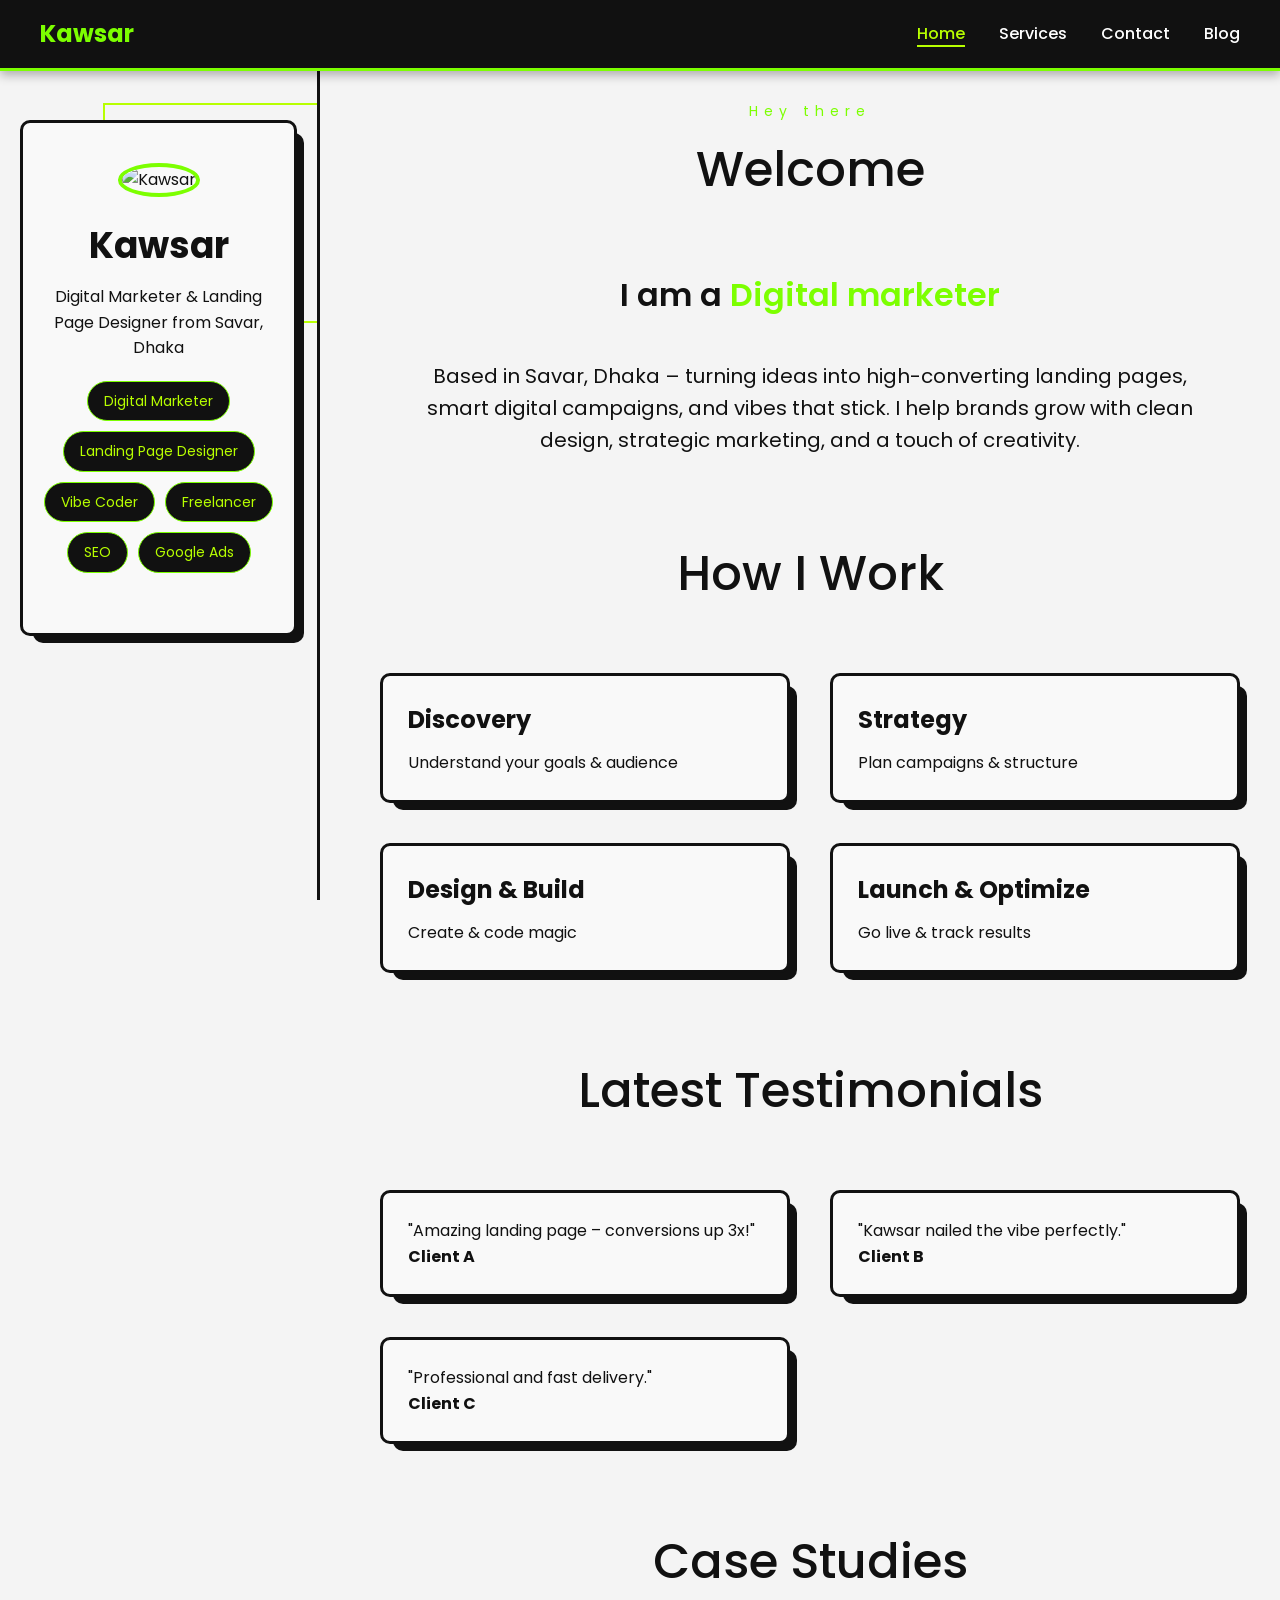
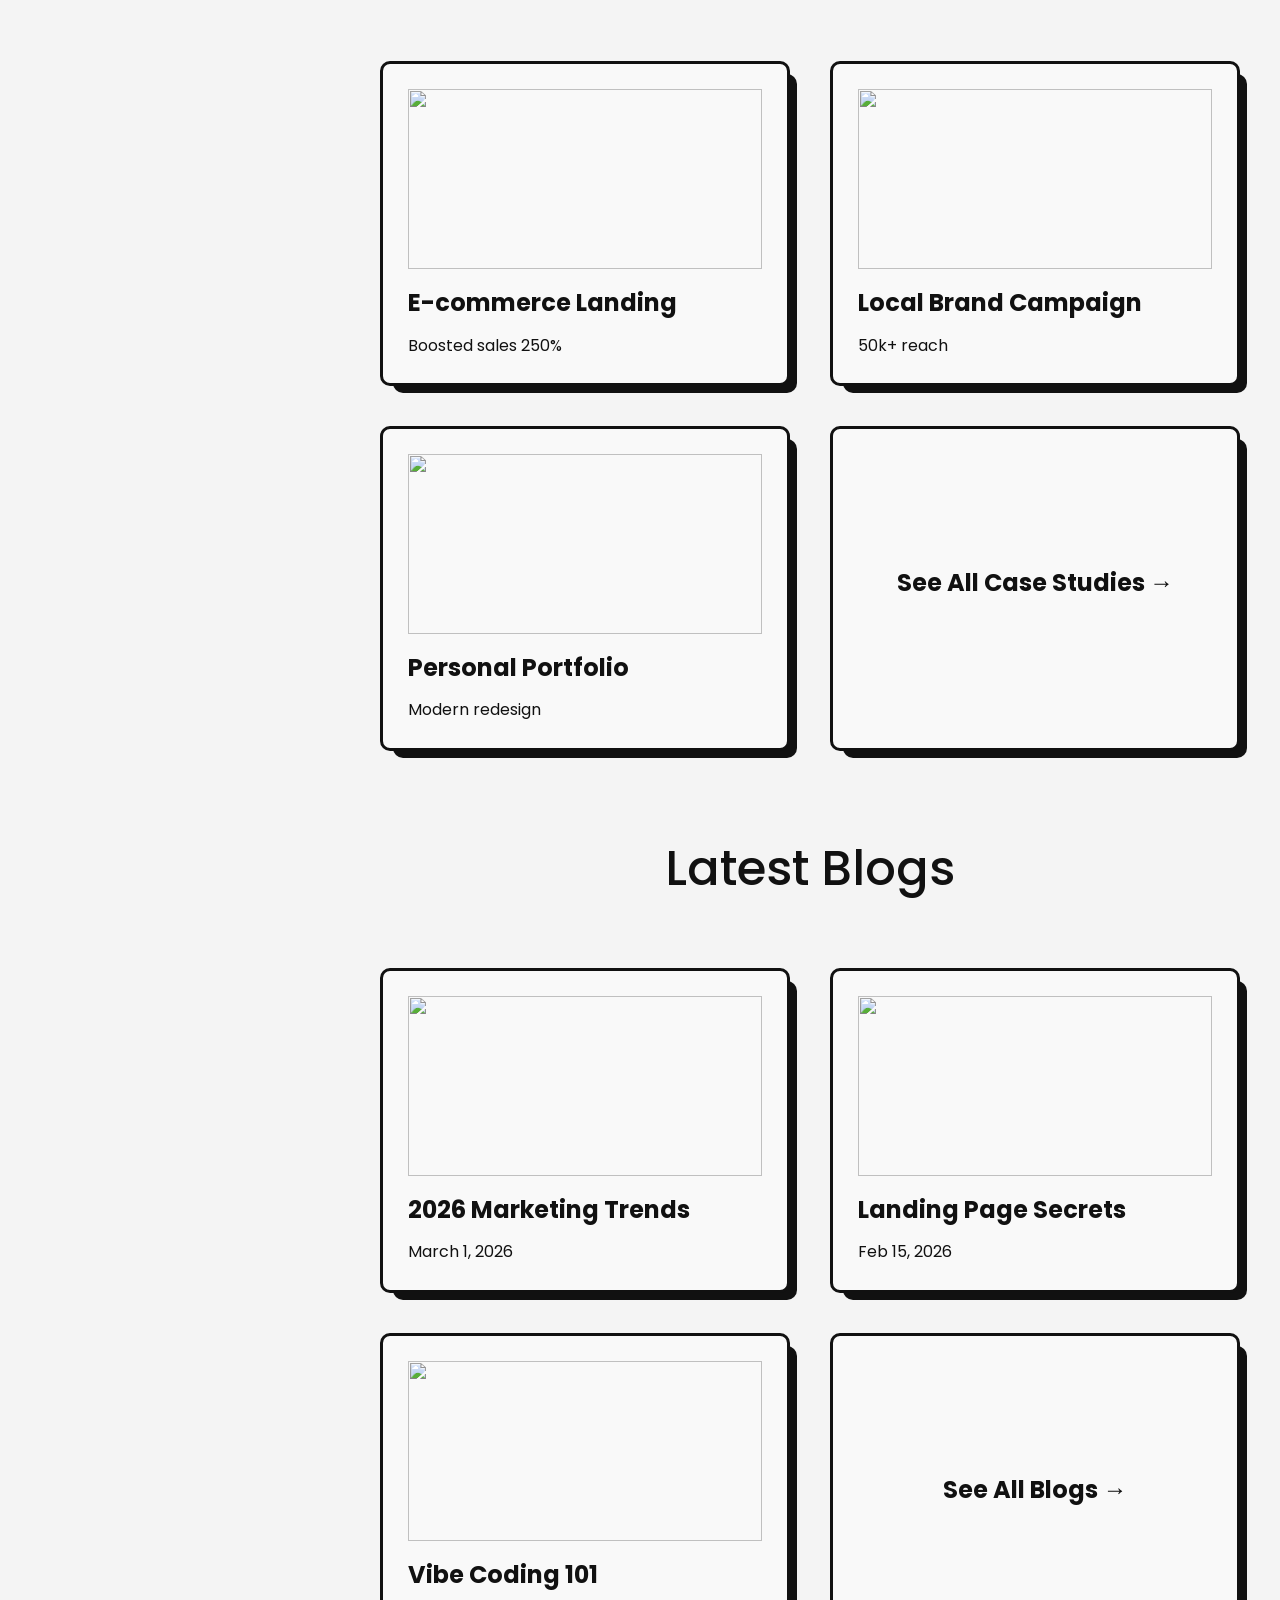
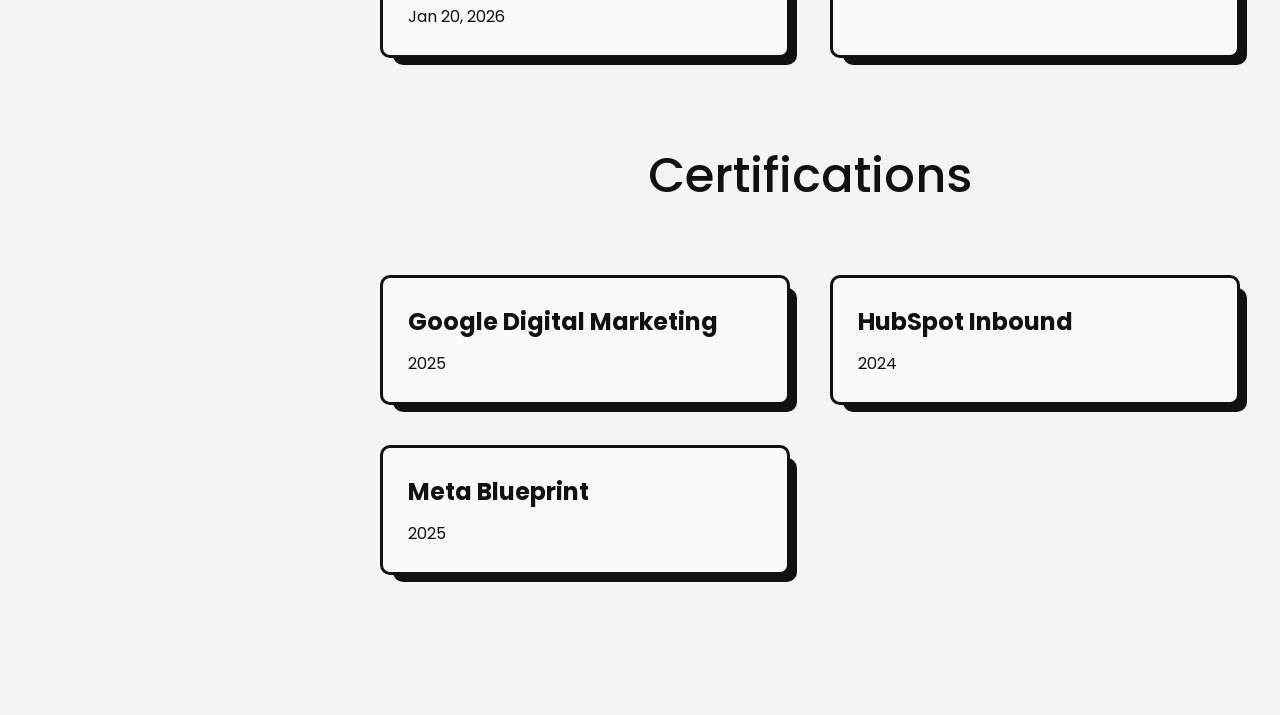
==== index.html @ 87340ee1 "Add files via upload" ====
<!DOCTYPE html>
<html lang="en">
<head>
  <meta charset="UTF-8">
  <meta name="viewport" content="width=device-width, initial-scale=1.0">
  <title>Kawsar Portfolio - Home</title>
  <link href="https://fonts.googleapis.com/css2?family=Poppins:wght@400;500;600;700&display=swap" rel="stylesheet">
  <link rel="stylesheet" href="style.css">
</head>
<body>

<!-- Floating Header -->
<header>
  <div class="logo">Kawsar</div>
  <nav>
    <a href="index.html" class="active">Home</a>
    <a href="services.html">Services</a>
    <a href="contact.html">Contact</a>
    <a href="blog.html">Blog</a>
  </nav>
</header>

<main class="section">
  <!-- Left Column (profile) -->
  <div class="left-col">
    <div class="profile">
      <div class="decor-box"></div>
      <img src="https://erp.adgully.com/artical_image/48a66db822933ed693d20efd1fef9e02.jpeg" alt="Kawsar" class="profile-img"> <!-- REPLACE WITH YOUR PHOTO -->
      <h1>Kawsar</h1>
      <p>Digital Marketer & Landing Page Designer from Savar, Dhaka</p>
      <div class="skills">
        <span class="skill-tag">Digital Marketer</span>
        <span class="skill-tag">Landing Page Designer</span>
        <span class="skill-tag">Vibe Coder</span>
        <span class="skill-tag">Freelancer</span>
        <span class="skill-tag">SEO</span>
        <span class="skill-tag">Google Ads</span>
      </div>
    </div>
  </div>

  <!-- Right Column -->
  <div class="right-col">
    <div class="decor-box"></div>
    <div class="category-label">Hey there</div>
    <h2>Welcome</h2>

    <div class="typing">I am a <span></span></div>

    <p style="font-size:20px; text-align:center; max-width:800px; margin:40px auto;">
      Based in Savar, Dhaka – turning ideas into high-converting landing pages, smart digital campaigns, and vibes that stick. 
      I help brands grow with clean design, strategic marketing, and a touch of creativity.
    </p>

    <h2 style="text-align:center; margin:80px 0 40px;">How I Work</h2>
    <div class="cards">
      <div class="card"><h3>Discovery</h3><p>Understand your goals & audience</p></div>
      <div class="card"><h3>Strategy</h3><p>Plan campaigns & structure</p></div>
      <div class="card"><h3>Design & Build</h3><p>Create & code magic</p></div>
      <div class="card"><h3>Launch & Optimize</h3><p>Go live & track results</p></div>
    </div>

    <h2 style="text-align:center; margin:80px 0 40px;">Latest Testimonials</h2>
    <div class="cards">
      <div class="card"><p>"Amazing landing page – conversions up 3x!"</p><p><strong>Client A</strong></p></div>
      <div class="card"><p>"Kawsar nailed the vibe perfectly."</p><p><strong>Client B</strong></p></div>
      <div class="card"><p>"Professional and fast delivery."</p><p><strong>Client C</strong></p></div>
    </div>

    <h2 style="text-align:center; margin:80px 0 40px;">Case Studies</h2>
    <div class="cards">
      <div class="card"><img src="https://via.placeholder.com/300x180?text=Case+1" alt=""><h3>E-commerce Landing</h3><p>Boosted sales 250%</p></div>
      <div class="card"><img src="https://via.placeholder.com/300x180?text=Case+2" alt=""><h3>Local Brand Campaign</h3><p>50k+ reach</p></div>
      <div class="card"><img src="https://via.placeholder.com/300x180?text=Case+3" alt=""><h3>Personal Portfolio</h3><p>Modern redesign</p></div>
      <div class="card" style="display:flex;align-items:center;justify-content:center;"><h3>See All Case Studies →</h3></div>
    </div>

    <h2 style="text-align:center; margin:80px 0 40px;">Latest Blogs</h2>
    <div class="cards">
      <div class="card"><img src="https://via.placeholder.com/300x180?text=Blog+1" alt=""><h3>2026 Marketing Trends</h3><p>March 1, 2026</p></div>
      <div class="card"><img src="https://via.placeholder.com/300x180?text=Blog+2" alt=""><h3>Landing Page Secrets</h3><p>Feb 15, 2026</p></div>
      <div class="card"><img src="https://via.placeholder.com/300x180?text=Blog+3" alt=""><h3>Vibe Coding 101</h3><p>Jan 20, 2026</p></div>
      <div class="card" style="display:flex;align-items:center;justify-content:center;"><h3>See All Blogs →</h3></div>
    </div>

    <h2 style="text-align:center; margin:80px 0 40px;">Certifications</h2>
    <div class="cards">
      <div class="card"><h3>Google Digital Marketing</h3><p>2025</p></div>
      <div class="card"><h3>HubSpot Inbound</h3><p>2024</p></div>
      <div class="card"><h3>Meta Blueprint</h3><p>2025</p></div>
    </div>
  </div>
</main>

<script>
// Typing animation
const phrases = ["Digital marketer", "Landing page designer", "Vibe coder", "Freelancer"];
let i = 0, j = 0, isDeleting = false;
const typingEl = document.querySelector('.typing span');

function type() {
  let current = phrases[i];
  if (isDeleting) {
    typingEl.textContent = current.substring(0, j--);
    if (j < 0) { isDeleting = false; i = (i + 1) % phrases.length; j = 0; }
  } else {
    typingEl.textContent = current.substring(0, j++);
    if (j > current.length) { isDeleting = true; setTimeout(type, 1500); return; }
  }
  setTimeout(type, isDeleting ? 80 : 120);
}
type();
</script>

</body>
</html>
---- style.css ----
* { margin:0; padding:0; box-sizing:border-box; font-family:'Poppins',sans-serif; }
body { background:#f4f4f4; color:#111; line-height:1.6; min-height:100vh; }

/* Floating Header */
header {
  position:fixed; top:0; left:0; right:0; z-index:1000;
  background:#111; color:#fff; padding:15px 40px;
  display:flex; justify-content:space-between; align-items:center;
  border-bottom:3px solid #7cff00; box-shadow:0 4px 10px rgba(0,0,0,0.3);
}
header .logo { font-size:24px; font-weight:700; color:#7cff00; }
nav a { color:#fff; margin-left:30px; text-decoration:none; font-weight:500; }
nav a:hover, nav a.active { color:#b7ff00; border-bottom:2px solid #b7ff00; }

/* Main layout wrapper - push content below header */
main.section {
  max-width:1400px;
  margin:100px auto 80px; /* top margin = header height + breathing room */
  padding:0 40px;
  display:flex;
  gap:40px; /* reduced gap for better balance */
  position:relative;
}

/* Left fixed sidebar - full viewport height, fixed position */
.left-col {
  position:fixed;
  top:0;
  left:0;
  width:320px;          /* fixed width - feels slimmer than 30% */
  height:100vh;         /* full viewport height */
  z-index:900;          /* below header but above content if needed */
  overflow-y:auto;      /* scroll if profile content overflows (rare) */
  background:#f4f4f4;   /* match body or make #f9f9f9 for contrast */
  padding:120px 20px 40px; /* top padding to clear header, bottom breathing */
  border-right:3px solid #111; /* thick border like cards */
}

/* Profile inside fixed left */
.profile {
  text-align:center;
  background:#f9f9f9;
  border:3px solid #111;
  border-radius:10px;
  padding:40px 20px;
  position:relative;
}
.profile::after {
  content:"";
  position:absolute;
  bottom:-10px;
  right:-10px;
  width:100%;
  height:100%;
  background:#111;
  border-radius:10px;
  z-index:-1;
}
.profile-img {
  width:160px;          /* slightly smaller for slimmer feel */
  height:160px;
  border-radius:50%;
  object-fit:cover;
  border:4px solid #7cff00;
  margin-bottom:20px;
}
.profile h1 { font-size:36px; margin-bottom:10px; }
.skills {
  display:flex;
  flex-wrap:wrap;
  gap:10px;
  justify-content:center;
  margin:20px 0;
}
.skill-tag {
  background:#111;
  color:#b7ff00;
  padding:8px 16px;
  border-radius:30px;
  font-size:14px;
  border:1px solid #7cff00;
}

/* Decor box - keep but adjust if needed */
.decor-box {
  position:absolute;
  top:-20px;
  left:80px;
  width:220px;
  height:220px;
  border:2px solid #b7ff00;
  z-index:-1;
}

/* Right content - pushed right of fixed sidebar */
.right-col {
  margin-left:340px;     /* = left width 320px + gap 20px */
  flex:1;
  min-width:0;           /* prevent overflow issues */
}

/* Cards & other shared styles remain mostly same */
.cards {
  display:grid;
  grid-template-columns:repeat(auto-fit,minmax(280px,1fr));
  gap:40px;
  margin:60px 0;
}
.card {
  background:#f9f9f9;
  border:3px solid #111;
  border-radius:10px;
  padding:25px;
  position:relative;
  transition:0.3s;
  cursor:pointer;
}
.card:hover { transform:translate(5px,5px); }
.card::after {
  content:"";
  position:absolute;
  bottom:-10px;
  right:-10px;
  width:100%;
  height:100%;
  background:#111;
  border-radius:10px;
  z-index:-1;
}
.card img {
  width:100%;
  height:180px;
  object-fit:contain;
  margin-bottom:15px;
}
.card h3 { font-size:24px; margin-bottom:10px; }
.card .meta {
  display:flex;
  justify-content:space-between;
  font-size:14px;
  color:#555;
}

/* Category label & headings */
.category-label {
  text-align:center;
  font-size:14px;
  letter-spacing:6px;
  color:#7cff00;
  margin-bottom:10px;
}
h2 {
  text-align:center;
  font-size:48px;
  font-weight:500;
  margin-bottom:60px;
}

/* Typing */
.typing {
  font-size:32px;
  font-weight:600;
  color:#111;
  margin:40px 0;
  text-align:center;
}
.typing span { color:#7cff00; }

/* Details, forms, etc. */
details { margin:20px 0; }
summary {
  font-size:20px;
  font-weight:600;
  cursor:pointer;
  padding:15px;
  background:#111;
  color:#fff;
  border-radius:8px;
}
form { display:grid; gap:15px; }
input, textarea, select {
  padding:12px;
  border:2px solid #111;
  border-radius:8px;
  font-size:16px;
}
button {
  background:#111;
  color:#b7ff00;
  border:none;
  padding:15px;
  font-size:18px;
  border-radius:8px;
  cursor:pointer;
}
button:hover { background:#7cff00; color:#111; }

/* Mobile - stack everything, disable fixed sidebar */
@media (max-width:900px) {
  .left-col {
    position:static;      /* no fixed on mobile */
    width:100%;
    height:auto;
    padding:100px 20px 40px; /* top to clear header */
    border-right:none;
    border-bottom:3px solid #111;
  }
  .right-col {
    margin-left:0;
  }
  main.section {
    flex-direction:column;
    gap:0;
    padding:0 20px;
  }
  header { padding:15px 20px; }
  nav a { margin-left:15px; font-size:14px; }
}
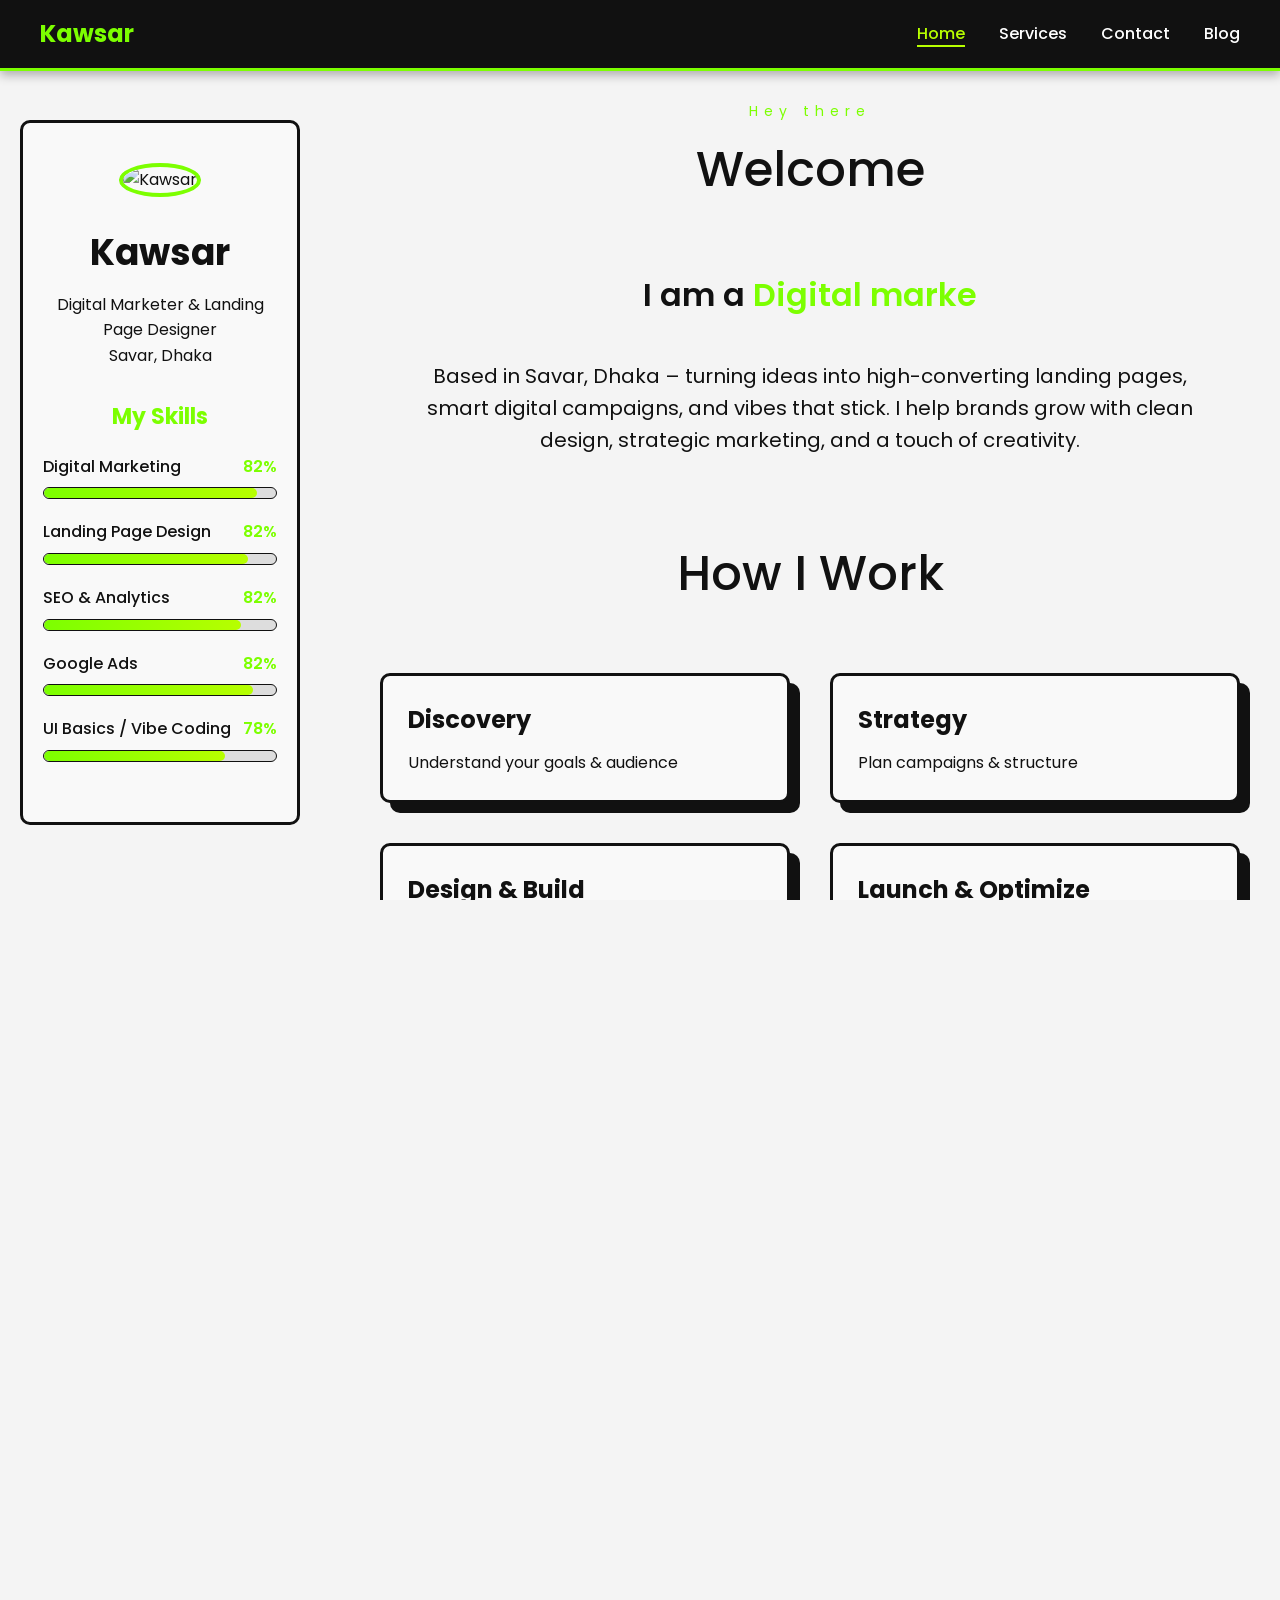
==== commit b7ace895: "Add files via upload" ====
--- a/index.html
+++ b/index.html
@@ -3,13 +3,12 @@
 <head>
   <meta charset="UTF-8">
   <meta name="viewport" content="width=device-width, initial-scale=1.0">
-  <title>Kawsar Portfolio - Home</title>
+  <title>Kawsar - Home</title>
   <link href="https://fonts.googleapis.com/css2?family=Poppins:wght@400;500;600;700&display=swap" rel="stylesheet">
   <link rel="stylesheet" href="style.css">
 </head>
 <body>
 
-<!-- Floating Header -->
 <header>
   <div class="logo">Kawsar</div>
   <nav>
@@ -21,27 +20,55 @@
 </header>
 
 <main class="section">
-  <!-- Left Column (profile) -->
   <div class="left-col">
     <div class="profile">
       <div class="decor-box"></div>
-      <img src="https://erp.adgully.com/artical_image/48a66db822933ed693d20efd1fef9e02.jpeg" alt="Kawsar" class="profile-img"> <!-- REPLACE WITH YOUR PHOTO -->
+      <img src="https://erp.adgully.com/artical_image/48a66db822933ed693d20efd1fef9e02.jpeg" alt="Kawsar" class="profile-img">
       <h1>Kawsar</h1>
-      <p>Digital Marketer & Landing Page Designer from Savar, Dhaka</p>
-      <div class="skills">
-        <span class="skill-tag">Digital Marketer</span>
-        <span class="skill-tag">Landing Page Designer</span>
-        <span class="skill-tag">Vibe Coder</span>
-        <span class="skill-tag">Freelancer</span>
-        <span class="skill-tag">SEO</span>
-        <span class="skill-tag">Google Ads</span>
+      <p>Digital Marketer & Landing Page Designer<br>Savar, Dhaka</p>
+
+      <div class="skills-progress">
+        <h3 style="text-align:center; margin-bottom:20px; font-size:22px; color:#7cff00;">My Skills</h3>
+
+        <div class="skill-item">
+          <div class="skill-name">Digital Marketing <span class="percent">92%</span></div>
+          <div class="progress-container">
+            <div class="progress-bar" data-percent="92"></div>
+          </div>
+        </div>
+
+        <div class="skill-item">
+          <div class="skill-name">Landing Page Design <span class="percent">88%</span></div>
+          <div class="progress-container">
+            <div class="progress-bar" data-percent="88"></div>
+          </div>
+        </div>
+
+        <div class="skill-item">
+          <div class="skill-name">SEO & Analytics <span class="percent">85%</span></div>
+          <div class="progress-container">
+            <div class="progress-bar" data-percent="85"></div>
+          </div>
+        </div>
+
+        <div class="skill-item">
+          <div class="skill-name">Google Ads <span class="percent">90%</span></div>
+          <div class="progress-container">
+            <div class="progress-bar" data-percent="90"></div>
+          </div>
+        </div>
+
+        <div class="skill-item">
+          <div class="skill-name">UI Basics / Vibe Coding <span class="percent">78%</span></div>
+          <div class="progress-container">
+            <div class="progress-bar" data-percent="78"></div>
+          </div>
+        </div>
       </div>
     </div>
   </div>
 
-  <!-- Right Column -->
   <div class="right-col">
-    <div class="decor-box"></div>
     <div class="category-label">Hey there</div>
     <h2>Welcome</h2>
 
@@ -95,21 +122,59 @@
 <script>
 // Typing animation
 const phrases = ["Digital marketer", "Landing page designer", "Vibe coder", "Freelancer"];
-let i = 0, j = 0, isDeleting = false;
-const typingEl = document.querySelector('.typing span');
+let i = 0, isDeleting = false, charIndex = 0;
+const typingSpan = document.querySelector('.typing span');
 
 function type() {
-  let current = phrases[i];
+  const current = phrases[i];
   if (isDeleting) {
-    typingEl.textContent = current.substring(0, j--);
-    if (j < 0) { isDeleting = false; i = (i + 1) % phrases.length; j = 0; }
+    typingSpan.textContent = current.substring(0, charIndex--);
+    if (charIndex < 0) {
+      isDeleting = false;
+      i = (i + 1) % phrases.length;
+    }
   } else {
-    typingEl.textContent = current.substring(0, j++);
-    if (j > current.length) { isDeleting = true; setTimeout(type, 1500); return; }
+    typingSpan.textContent = current.substring(0, charIndex++);
+    if (charIndex > current.length) {
+      isDeleting = true;
+      setTimeout(type, 1500);
+      return;
+    }
   }
   setTimeout(type, isDeleting ? 80 : 120);
 }
 type();
+
+// Progress bar animation
+document.addEventListener('DOMContentLoaded', () => {
+  const bars = document.querySelectorAll('.progress-bar');
+
+  const observer = new IntersectionObserver((entries) => {
+    entries.forEach(entry => {
+      if (entry.isIntersecting) {
+        bars.forEach(bar => {
+          const percent = bar.dataset.percent;
+          bar.style.width = percent + '%';
+
+          const percentEl = bar.closest('.skill-item').querySelector('.percent');
+          let count = 0;
+          const interval = setInterval(() => {
+            count += 2;
+            percentEl.textContent = count + '%';
+            if (count >= percent) {
+              percentEl.textContent = percent + '%';
+              clearInterval(interval);
+            }
+          }, 30);
+        });
+        observer.unobserve(entry.target);
+      }
+    });
+  }, { threshold: 0.1 });
+
+  const skills = document.querySelector('.skills-progress');
+  if (skills) observer.observe(skills);
+});
 </script>
 
 </body>
--- a/style.css
+++ b/style.css
@@ -1,218 +1,342 @@
-* { margin:0; padding:0; box-sizing:border-box; font-family:'Poppins',sans-serif; }
-body { background:#f4f4f4; color:#111; line-height:1.6; min-height:100vh; }
+* {
+  margin: 0;
+  padding: 0;
+  box-sizing: border-box;
+  font-family: 'Poppins', sans-serif;
+}
+
+html, body {
+  height: 100%;
+  overflow-x: hidden;           /* safety net - no horizontal scroll anywhere */
+}
+
+body {
+  background: #f4f4f4;
+  color: #111;
+  line-height: 1.6;
+  min-height: 100vh;
+}
 
 /* Floating Header */
 header {
-  position:fixed; top:0; left:0; right:0; z-index:1000;
-  background:#111; color:#fff; padding:15px 40px;
-  display:flex; justify-content:space-between; align-items:center;
-  border-bottom:3px solid #7cff00; box-shadow:0 4px 10px rgba(0,0,0,0.3);
-}
-header .logo { font-size:24px; font-weight:700; color:#7cff00; }
-nav a { color:#fff; margin-left:30px; text-decoration:none; font-weight:500; }
-nav a:hover, nav a.active { color:#b7ff00; border-bottom:2px solid #b7ff00; }
-
-/* Main layout wrapper - push content below header */
+  position: fixed;
+  top: 0;
+  left: 0;
+  right: 0;
+  z-index: 1000;
+  background: #111;
+  color: #fff;
+  padding: 15px 40px;
+  display: flex;
+  justify-content: space-between;
+  align-items: center;
+  border-bottom: 3px solid #7cff00;
+  box-shadow: 0 4px 10px rgba(0,0,0,0.3);
+}
+
+header .logo {
+  font-size: 24px;
+  font-weight: 700;
+  color: #7cff00;
+}
+
+nav a {
+  color: #fff;
+  margin-left: 30px;
+  text-decoration: none;
+  font-weight: 500;
+}
+
+nav a:hover,
+nav a.active {
+  color: #b7ff00;
+  border-bottom: 2px solid #b7ff00;
+}
+
+/* Main layout */
 main.section {
-  max-width:1400px;
-  margin:100px auto 80px; /* top margin = header height + breathing room */
-  padding:0 40px;
-  display:flex;
-  gap:40px; /* reduced gap for better balance */
-  position:relative;
-}
-
-/* Left fixed sidebar - full viewport height, fixed position */
+  max-width: 1400px;
+  margin: 100px auto 80px;
+  padding: 0 40px;
+  display: flex;
+  gap: 40px;
+  position: relative;
+}
+
+/* Fixed left sidebar – NO SCROLLBARS */
 .left-col {
-  position:fixed;
-  top:0;
-  left:0;
-  width:320px;          /* fixed width - feels slimmer than 30% */
-  height:100vh;         /* full viewport height */
-  z-index:900;          /* below header but above content if needed */
-  overflow-y:auto;      /* scroll if profile content overflows (rare) */
-  background:#f4f4f4;   /* match body or make #f9f9f9 for contrast */
-  padding:120px 20px 40px; /* top padding to clear header, bottom breathing */
-  border-right:3px solid #111; /* thick border like cards */
-}
-
-/* Profile inside fixed left */
+  position: fixed;
+  top: 0;
+  left: 0;
+  width: 320px;
+  height: 100vh;
+  z-index: 900;
+  background: #f4f4f4;
+  padding: 120px 20px 40px;
+  overflow: hidden;             /* ← this removes vertical & horizontal scrollbars */
+}
+
+/* Extra safety: no overflow on children */
+.left-col * {
+  overflow: hidden;
+}
+
+/* Profile */
 .profile {
-  text-align:center;
-  background:#f9f9f9;
-  border:3px solid #111;
-  border-radius:10px;
-  padding:40px 20px;
-  position:relative;
-}
+  text-align: center;
+  background: #f9f9f9;
+  border: 3px solid #111;
+  border-radius: 10px;
+  padding: 40px 20px;
+  position: relative;
+}
+
 .profile::after {
-  content:"";
-  position:absolute;
-  bottom:-10px;
-  right:-10px;
-  width:100%;
-  height:100%;
-  background:#111;
-  border-radius:10px;
-  z-index:-1;
-}
+  content: "";
+  position: absolute;
+  bottom: -10px;
+  right: -10px;
+  width: 100%;
+  height: 100%;
+  background: #111;
+  border-radius: 10px;
+  z-index: -1;
+}
+
 .profile-img {
-  width:160px;          /* slightly smaller for slimmer feel */
-  height:160px;
-  border-radius:50%;
-  object-fit:cover;
-  border:4px solid #7cff00;
-  margin-bottom:20px;
-}
-.profile h1 { font-size:36px; margin-bottom:10px; }
-.skills {
-  display:flex;
-  flex-wrap:wrap;
-  gap:10px;
-  justify-content:center;
-  margin:20px 0;
-}
-.skill-tag {
-  background:#111;
-  color:#b7ff00;
-  padding:8px 16px;
-  border-radius:30px;
-  font-size:14px;
-  border:1px solid #7cff00;
-}
-
-/* Decor box - keep but adjust if needed */
+  width: 160px;
+  height: 160px;
+  border-radius: 50%;
+  object-fit: cover;
+  border: 4px solid #7cff00;
+  margin-bottom: 20px;
+}
+
+.profile h1 {
+  font-size: 36px;
+  margin-bottom: 10px;
+}
+
 .decor-box {
-  position:absolute;
-  top:-20px;
-  left:80px;
-  width:220px;
-  height:220px;
-  border:2px solid #b7ff00;
-  z-index:-1;
-}
-
-/* Right content - pushed right of fixed sidebar */
+  position: absolute;
+  top: -20px;
+  left: 80px;
+  width: 220px;
+  height: 220px;
+  border: 2px solid #b7ff00;
+  z-index: -1;
+}
+
+/* Right column */
 .right-col {
-  margin-left:340px;     /* = left width 320px + gap 20px */
-  flex:1;
-  min-width:0;           /* prevent overflow issues */
-}
-
-/* Cards & other shared styles remain mostly same */
+  margin-left: 340px;
+  flex: 1;
+  min-width: 0;
+}
+
+/* Cards with fixed hover shadow */
 .cards {
-  display:grid;
-  grid-template-columns:repeat(auto-fit,minmax(280px,1fr));
-  gap:40px;
-  margin:60px 0;
-}
+  display: grid;
+  grid-template-columns: repeat(auto-fit, minmax(280px, 1fr));
+  gap: 40px;
+  margin: 60px 0;
+}
+
 .card {
-  background:#f9f9f9;
-  border:3px solid #111;
-  border-radius:10px;
-  padding:25px;
-  position:relative;
-  transition:0.3s;
-  cursor:pointer;
-}
-.card:hover { transform:translate(5px,5px); }
-.card::after {
-  content:"";
-  position:absolute;
-  bottom:-10px;
-  right:-10px;
-  width:100%;
-  height:100%;
-  background:#111;
-  border-radius:10px;
-  z-index:-1;
-}
+  background: #f9f9f9;
+  border: 3px solid #111;
+  border-radius: 10px;
+  padding: 25px;
+  position: relative;
+  transition: transform 0.25s ease, box-shadow 0.25s ease;
+  cursor: pointer;
+  box-shadow: 10px 10px 0 #111;
+  z-index: 1;
+}
+
+.card:hover {
+  transform: translate(8px, 8px);
+  box-shadow: 4px 4px 0 #111;
+}
+
 .card img {
-  width:100%;
-  height:180px;
-  object-fit:contain;
-  margin-bottom:15px;
-}
-.card h3 { font-size:24px; margin-bottom:10px; }
+  width: 100%;
+  height: 180px;
+  object-fit: contain;
+  margin-bottom: 15px;
+}
+
+.card h3 {
+  font-size: 24px;
+  margin-bottom: 10px;
+}
+
 .card .meta {
-  display:flex;
-  justify-content:space-between;
-  font-size:14px;
-  color:#555;
+  display: flex;
+  justify-content: space-between;
+  font-size: 14px;
+  color: #555;
 }
 
 /* Category label & headings */
 .category-label {
-  text-align:center;
-  font-size:14px;
-  letter-spacing:6px;
-  color:#7cff00;
-  margin-bottom:10px;
-}
+  text-align: center;
+  font-size: 14px;
+  letter-spacing: 6px;
+  color: #7cff00;
+  margin-bottom: 10px;
+}
+
 h2 {
-  text-align:center;
-  font-size:48px;
-  font-weight:500;
-  margin-bottom:60px;
-}
-
-/* Typing */
+  text-align: center;
+  font-size: 48px;
+  font-weight: 500;
+  margin-bottom: 60px;
+}
+
+/* Typing animation */
 .typing {
-  font-size:32px;
-  font-weight:600;
-  color:#111;
-  margin:40px 0;
-  text-align:center;
-}
-.typing span { color:#7cff00; }
+  font-size: 32px;
+  font-weight: 600;
+  color: #111;
+  margin: 40px 0;
+  text-align: center;
+}
+
+.typing span {
+  color: #7cff00;
+}
+
+/* Progress bars */
+.skills-progress {
+  margin-top: 30px;
+}
+
+.skill-item {
+  margin-bottom: 20px;
+}
+
+.skill-name {
+  display: flex;
+  justify-content: space-between;
+  font-size: 16px;
+  font-weight: 500;
+  margin-bottom: 8px;
+  color: #111;
+}
+
+.percent {
+  color: #7cff00;
+  font-weight: 600;
+}
+
+.progress-container {
+  background: #ddd;
+  border-radius: 10px;
+  height: 12px;
+  overflow: hidden;
+  border: 1px solid #111;
+  position: relative;
+}
+
+.progress-bar {
+  width: 0%;
+  height: 100%;
+  background: linear-gradient(90deg, #7cff00, #b7ff00);
+  border-radius: 10px;
+  transition: width 1.8s ease-out;
+}
+
+.progress-bar::after {
+  content: "";
+  position: absolute;
+  top: 0;
+  left: -100%;
+  width: 50%;
+  height: 100%;
+  background: linear-gradient(90deg, transparent, rgba(255,255,255,0.4), transparent);
+  animation: shine 3s infinite;
+}
+
+@keyframes shine {
+  0% { transform: translateX(-100%); }
+  100% { transform: translateX(300%); }
+}
 
 /* Details, forms, etc. */
-details { margin:20px 0; }
+details {
+  margin: 20px 0;
+}
+
 summary {
-  font-size:20px;
-  font-weight:600;
-  cursor:pointer;
-  padding:15px;
-  background:#111;
-  color:#fff;
-  border-radius:8px;
-}
-form { display:grid; gap:15px; }
+  font-size: 20px;
+  font-weight: 600;
+  cursor: pointer;
+  padding: 15px;
+  background: #111;
+  color: #fff;
+  border-radius: 8px;
+}
+
+form {
+  display: grid;
+  gap: 15px;
+}
+
 input, textarea, select {
-  padding:12px;
-  border:2px solid #111;
-  border-radius:8px;
-  font-size:16px;
-}
+  padding: 12px;
+  border: 2px solid #111;
+  border-radius: 8px;
+  font-size: 16px;
+}
+
 button {
-  background:#111;
-  color:#b7ff00;
-  border:none;
-  padding:15px;
-  font-size:18px;
-  border-radius:8px;
-  cursor:pointer;
-}
-button:hover { background:#7cff00; color:#111; }
-
-/* Mobile - stack everything, disable fixed sidebar */
-@media (max-width:900px) {
+  background: #111;
+  color: #b7ff00;
+  border: none;
+  padding: 15px;
+  font-size: 18px;
+  border-radius: 8px;
+  cursor: pointer;
+}
+
+button:hover {
+  background: #7cff00;
+  color: #111;
+}
+
+.faq details summary {
+  background: #f9f9f9;
+  color: #111;
+  border: 2px solid #111;
+}
+
+/* Mobile */
+@media (max-width: 900px) {
   .left-col {
-    position:static;      /* no fixed on mobile */
-    width:100%;
-    height:auto;
-    padding:100px 20px 40px; /* top to clear header */
-    border-right:none;
-    border-bottom:3px solid #111;
-  }
+    position: static;
+    width: 100%;
+    height: auto;
+    padding: 100px 20px 40px;
+    border-bottom: 3px solid #111;
+  }
+
   .right-col {
-    margin-left:0;
-  }
+    margin-left: 0;
+  }
+
   main.section {
-    flex-direction:column;
-    gap:0;
-    padding:0 20px;
-  }
-  header { padding:15px 20px; }
-  nav a { margin-left:15px; font-size:14px; }
+    flex-direction: column;
+    gap: 0;
+    padding: 0 20px;
+  }
+
+  header {
+    padding: 15px 20px;
+  }
+
+  nav a {
+    margin-left: 15px;
+    font-size: 14px;
+  }
 }
